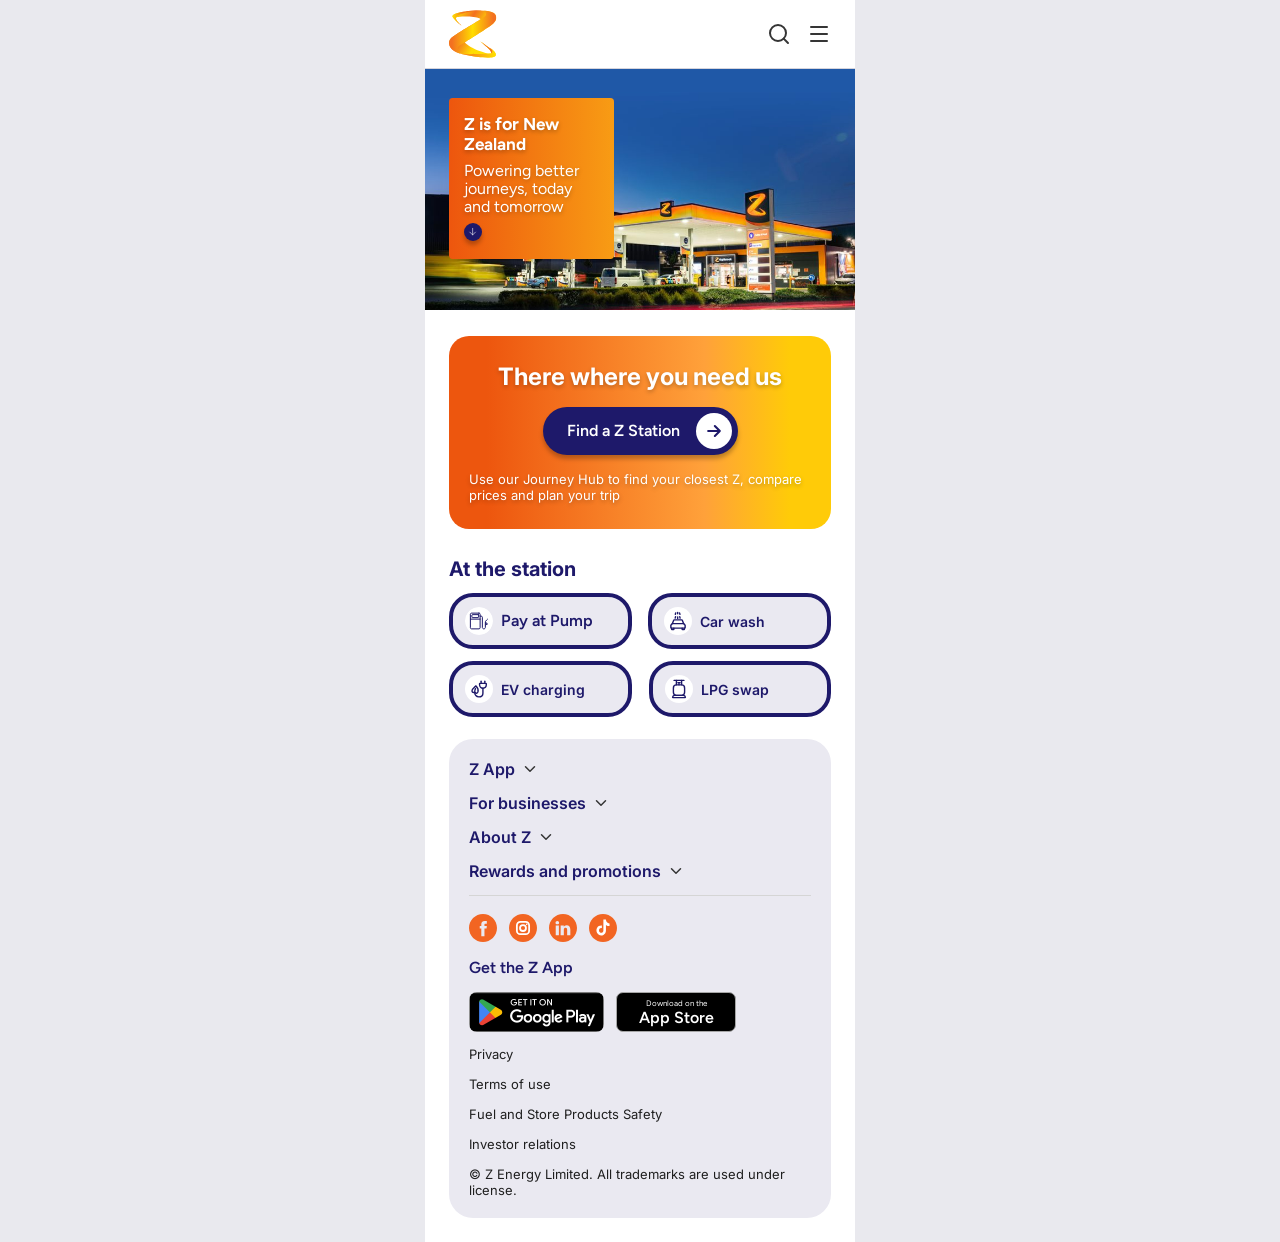
==== index.html @ ae9fb46d "Add mobile screens 01 (Entry) and 02 (Journey Hub) from Figma Co-Authored-By: Claude Opus 5.5 <norep" ====
<!DOCTYPE html>
<html lang="en">
<head>
  <meta charset="utf-8">
  <meta name="viewport" content="width=device-width, initial-scale=1, viewport-fit=cover">
  <meta name="theme-color" content="#ffffff">
  <title>Z Energy – Home (Mobile 01)</title>
  <link rel="preconnect" href="https://fonts.googleapis.com">
  <link rel="preconnect" href="https://fonts.gstatic.com" crossorigin>
  <link href="https://fonts.googleapis.com/css2?family=Figtree:wght@400;500;600;700&family=Inter:wght@400;600;700;800&display=swap" rel="stylesheet">
  <link rel="stylesheet" href="styles.css">
</head>
<body>
  <div class="page">

    <header class="nav">
      <a class="nav__logo" href="index.html" aria-label="Z home"><img src="assets/z-mark.svg" alt="Z"></a>
      <span class="nav__spacer"></span>
      <button class="nav__icon" type="button" aria-label="Search" data-toast="Search isn't part of this test"><img src="assets/search.svg" alt=""></button>
      <button class="nav__icon" type="button" aria-label="Menu" data-toast="Menu screen not built yet"><img src="assets/menu.svg" alt=""></button>
    </header>

    <main>
      <section class="hero-banner" aria-label="Z is for New Zealand">
        <div class="hero-card">
          <p class="hero-card__title">Z is <span class="for">for</span> New Zealand</p>
          <p class="hero-card__sub">Powering better journeys, today and tomorrow</p>
          <a class="hero-card__down" href="#find" aria-label="Scroll down"><img src="assets/hero-down.svg" alt=""></a>
        </div>
      </section>

      <section class="promo" id="find">
        <div class="promo__card">
          <h1 class="promo__title">There where you need us</h1>
          <a class="btn-arrow" href="journey-hub.html">
            Find a Z Station
            <span class="btn-arrow__circle"><img src="assets/btn-arrow.svg" alt=""></span>
          </a>
          <p class="promo__text">Use our Journey Hub to find your closest Z, compare prices and plan your trip</p>
        </div>
      </section>

      <section class="section section--station">
        <h2 class="section__title section__title--navy">At the station</h2>
        <div class="chip-row">
          <div class="svc-chip svc-chip--figtree"><img src="assets/svc-paypump.svg" alt="">Pay at Pump</div>
          <div class="svc-chip"><img src="assets/svc-carwash.svg" alt="">Car wash</div>
        </div>
        <div class="chip-row" style="gap:17px">
          <div class="svc-chip"><img src="assets/svc-ev.svg" alt="">EV charging</div>
          <div class="svc-chip"><img src="assets/svc-lpg.svg" alt="">LPG swap</div>
        </div>
      </section>
    </main>

    <footer class="footer" style="padding-top:16px">
      <div class="footer__card">
        <nav class="footer__menu" aria-label="Footer">
          <button type="button" aria-expanded="false">Z App <img src="assets/chevron-down.svg" alt=""></button>
          <button type="button" aria-expanded="false">For businesses <img src="assets/chevron-down.svg" alt=""></button>
          <button type="button" aria-expanded="false">About Z <img src="assets/chevron-down.svg" alt=""></button>
          <button type="button" aria-expanded="false">Rewards and promotions <img src="assets/chevron-down.svg" alt=""></button>
        </nav>
        <div class="footer__divider"></div>
        <div class="footer__social"><img src="assets/social.svg" alt="Facebook, Instagram, LinkedIn, TikTok"></div>
        <div>
          <p class="footer__app-title">Get the Z App</p>
          <div class="footer__badges">
            <span class="badge-gplay" role="img" aria-label="Get it on Google Play"></span>
            <span class="badge-appstore" aria-label="Download on the App Store"><small>Download on the</small><strong>App Store</strong></span>
          </div>
        </div>
        <div class="footer__links">
          <a href="#">Privacy</a>
          <a href="#">Terms of use</a>
          <a href="#">Fuel and Store Products Safety</a>
          <a href="#">Investor relations</a>
          <p>© Z Energy Limited. All trademarks are used under license.</p>
        </div>
      </div>
    </footer>
  </div>

  <div class="toast" role="status" aria-live="polite"></div>
  <script src="app.js"></script>
</body>
</html>
---- styles.css ----
/* Z mobile test — screens 01 (Entry) and 02 (Journey Hub), built from Figma "Mobile-test-1" */
:root {
  --z-navy: #1e196a;
  --z-orange: #f26522;
  --z-text: #353535;
  --z-text-strong: #1e1e1e;
  --z-muted: #6c6c6c;
  --z-border: #d5d4dc;
  --z-divider: #d5d5d5;
  --z-indigo-light: #eae9f1;
  --z-chip-border: #8a8a8a;
  --z-green: #00872f;
  --font-inter: "Inter", system-ui, -apple-system, "Segoe UI", sans-serif;
  --font-figtree: "Figtree", var(--font-inter);
}

*, *::before, *::after { box-sizing: border-box; }
html { -webkit-text-size-adjust: 100%; }
body {
  margin: 0;
  font-family: var(--font-inter);
  color: var(--z-text-strong);
  background: #e9e9ee;
}
img { display: block; }
a { color: inherit; text-decoration: none; }
button, input { font: inherit; color: inherit; }
button { background: none; border: 0; padding: 0; cursor: pointer; }
p, h1, h2 { margin: 0; }

/* Phone-width column; on a desktop it sits centred so the mobile layout is still what you see */
.page {
  max-width: 430px;
  margin: 0 auto;
  min-height: 100vh;
  background: #fff;
  overflow-x: hidden;
}
.page--tabs { padding-bottom: calc(96px + env(safe-area-inset-bottom)); }

/* ---------- Nav bar (shared) ---------- */
.nav {
  position: sticky; top: 0; z-index: 20;
  display: flex; align-items: center; gap: 16px;
  padding: 10px 24px;
  background: #fff;
  border-bottom: 1px solid var(--z-border);
}
.nav__logo img { width: 48.3px; height: 48px; }
.nav__spacer { flex: 1; }
.nav__icon { width: 24px; height: 24px; }

/* ---------- Screen 01: hero banner ---------- */
.hero-banner {
  position: relative;
  height: 241px;
  background: #2b2f48 url("assets/hero.jpg") center / cover no-repeat;
}
.hero-card {
  position: absolute; left: 24.43px; top: 29.31px;
  width: 164.893px;
  display: flex; flex-direction: column; gap: 7.33px; align-items: flex-start;
  padding: 17.1px 14.657px;
  border-radius: 3.664px;
  background: linear-gradient(to right, #ed560e, #f89c14);
  color: #fff;
  font-family: var(--font-figtree);
  text-shadow: 0 2px 4px rgba(0,0,0,.25);
}
.hero-card__title { font-weight: 700; font-size: 17.1px; line-height: 19.543px; }
.hero-card__title .for { font-size: 18px; }
.hero-card__sub { font-size: 16px; line-height: 18px; }
.hero-card__down {
  width: 18.321px; height: 18.321px; border-radius: 50%;
  background: var(--z-navy);
  box-shadow: 0 4px 4px rgba(0,0,0,.25);
  display: grid; place-items: center;
}
.hero-card__down img { width: 12.214px; height: 12.214px; }

/* ---------- Screen 01: "There where you need us" banner ---------- */
.promo { padding: 26px 24px 6px; }
.promo__card {
  display: flex; flex-direction: column; align-items: center; gap: 16px;
  padding: 26px 20px;
  border-radius: 20px;
  background: linear-gradient(90deg, #ed560e 9.86%, #ffa13a 66.88%, #ffcb08 89.19%);
  color: #fff;
  text-shadow: 0 2px 4px rgba(0,0,0,.25);
}
.promo__title { align-self: stretch; text-align: center; font-weight: 700; font-size: 24px; }
.promo__text { align-self: stretch; font-size: 13px; }
.btn-arrow {
  display: inline-flex; align-items: center; gap: 16px;
  padding: 6px 6px 6px 24px;
  border-radius: 999px;
  background: var(--z-navy);
  filter: drop-shadow(0 4px 2px rgba(0,0,0,.25));
  font-family: var(--font-figtree); font-weight: 600; font-size: 16px; line-height: 20px;
  color: #fff; text-shadow: none;
}
.btn-arrow__circle {
  width: 36px; height: 36px; border-radius: 50%;
  background: #fff; display: grid; place-items: center;
}
.btn-arrow__circle img { width: 20px; height: 20px; }
.btn-arrow:active { transform: translateY(1px); }

/* ---------- Sections ---------- */
.section { display: flex; flex-direction: column; gap: 12px; padding: 24px 24px 8px; }
.section--station { padding: 22px 24px 6px; }
.section--services { padding: 24px; }
.section__title { font-weight: 700; font-size: 20px; color: var(--z-text-strong); }
.section__title--navy { color: var(--z-navy); }
.section__hint { font-size: 14px; color: var(--z-text); }

/* ---------- Service chips (shared) ---------- */
.chip-row { display: flex; gap: 16px; }
.chip-row--wide { gap: 18px; }
.svc-chip {
  flex: 1 1 0; min-width: 0;
  display: flex; align-items: center; gap: 8px;
  padding: 10px 12px;
  border: 4px solid var(--z-navy);
  border-radius: 24px;
  background: var(--z-indigo-light);
  font-weight: 600; font-size: 14px; color: var(--z-navy);
  white-space: nowrap; text-align: left;
}
.svc-chip img { width: 28px; height: 28px; flex: none; }
.svc-chip--figtree { font-family: var(--font-figtree); font-size: 16px; line-height: 24px; }
.svc-chip.is-on { background: var(--z-navy); color: #fff; }

/* ---------- Footer (shared) ---------- */
.footer { padding: 8px 24px 24px; }
.footer__card {
  display: flex; flex-direction: column; gap: 14px;
  padding: 20px;
  border-radius: 24px;
  background: var(--z-indigo-light);
}
.footer__menu { display: flex; flex-direction: column; gap: 14px; }
.footer__menu button {
  display: inline-flex; align-items: center; gap: 6px;
  font-weight: 600; font-size: 16px; color: var(--z-navy);
}
.footer__menu img { width: 18px; height: 18px; transition: transform .2s; }
.footer__menu button[aria-expanded="true"] img { transform: rotate(180deg); }
.footer__divider { height: 1px; background: var(--z-divider); }
.footer__social { padding-top: 4px; }
.footer__social img { width: 148px; height: 32px; margin-top: -4px; }
.footer__app-title { font-family: var(--font-figtree); font-weight: 600; font-size: 16px; line-height: 24px; color: var(--z-navy); }
.footer__badges { display: flex; gap: 12px; align-items: center; margin-top: 12px; }
.badge-gplay {
  width: 135.333px; height: 40px; border-radius: 8px;
  background: #000 url("assets/google-play.png") center / cover no-repeat;
}
.badge-appstore {
  width: 120px; height: 40px; border-radius: 7px;
  border: 1px solid #a6a6a6; background: #000; color: #fff;
  display: flex; flex-direction: column; align-items: center; justify-content: center;
  font-family: var(--font-figtree); line-height: normal;
}
.badge-appstore small { font-size: 8px; }
.badge-appstore strong { font-size: 16px; font-weight: 600; }
.footer__links { display: flex; flex-direction: column; gap: 14px; font-size: 13px; color: #1f1f1f; }

/* ---------- Screen 02: breadcrumb ---------- */
.crumb { display: flex; align-items: center; gap: 6px; padding: 10px 24px; font-size: 13px; color: var(--z-muted); }
.crumb img { width: 16px; height: 16px; }
.crumb strong { font-weight: 600; color: var(--z-text-strong); }

/* ---------- Screen 02: hero ---------- */
.hub-hero {
  position: relative;
  height: 267px;
  background-color: #f2f2f2;
  background: #1d2630 url("assets/station-night.jpg") center / cover no-repeat;
  color: #fff;
}
.hub-hero__title { position: absolute; left: 24px; top: 11px; font-weight: 800; font-size: 28px; white-space: nowrap; }
.hub-hero__sub { position: absolute; left: 24px; top: 57px; width: 132px; font-weight: 700; font-size: 15px; }
.btn-locate {
  position: absolute; left: 24px; top: 144px;
  display: inline-flex; align-items: center; gap: 8px;
  padding: 10px 14px; border-radius: 24px;
  background: var(--z-orange);
  font-weight: 700; font-size: 19px; color: #fff;
}
.btn-locate img { width: 20px; height: 20px; }
.searchbar {
  position: absolute; left: 24px; right: 24px; top: 199px;
  height: 48px;
  display: flex; align-items: center; gap: 8px;
  padding: 0 12px;
  border: 1.5px solid var(--z-chip-border); border-radius: 24px;
  background: #fff;
}
.searchbar img { width: 20px; height: 20px; flex: none; }
.searchbar input {
  flex: 1; min-width: 0; border: 0; outline: 0; background: transparent;
  font-size: 15px; color: var(--z-text-strong);
}
.searchbar input::placeholder { color: var(--z-muted); }
.searchbar:focus-within { border-color: var(--z-navy); }

/* ---------- Screen 02: nav cards ---------- */
.nav-card {
  display: flex; align-items: center; gap: 12px;
  padding: 16px;
  border: 4px solid var(--z-navy); border-radius: 24px;
  background: var(--z-indigo-light);
}
.nav-card__icon { padding: 8px; border-radius: 20px; background: #fff; flex: none; }
.nav-card__icon img { width: 24px; height: 24px; }
.nav-card__text { flex: 1; min-width: 0; display: flex; flex-direction: column; gap: 2px; }
.nav-card__title { font-weight: 600; font-size: 16px; color: var(--z-text-strong); }
.nav-card__sub { font-size: 13px; color: var(--z-muted); }
.nav-card__chev { width: 24px; height: 24px; flex: none; }

/* ---------- Screen 02: filters ---------- */
.pills { display: flex; gap: 8px; align-items: center; flex-wrap: wrap; }
.pills__label { font-weight: 600; font-size: 13px; color: var(--z-text); }
.pill {
  padding: 8px 14px; border-radius: 20px;
  border: 1.5px solid var(--z-chip-border); background: #fff;
  font-weight: 600; font-size: 14px; color: var(--z-text-strong);
}
.pill--sm { padding: 6px 12px; font-size: 13px; }
.pill[aria-pressed="true"] { background: var(--z-orange); border-color: var(--z-text-strong); color: #fff; font-weight: 700; }

/* ---------- Screen 02: map ---------- */
.map {
  position: relative;
  height: 238px;
  border: 1px solid var(--z-muted); border-radius: 20px;
  overflow: hidden;
  background: #f8f8f8 url("assets/map-tiles.jpg") left top / max(100%, 392.5px) auto no-repeat;
}
.map > * { position: absolute; }
.map__acc { left: 168px; top: 118px; width: 64px; height: 64px; }
.map__dot { left: 185px; top: 137px; width: 30px; height: 30px; }
.map__here {
  left: 158.5px; top: 164px;
  padding: 3px 8px; border-radius: 10px; background: #fff;
  box-shadow: 0 2px 6px rgba(0,0,0,.22);
  font-weight: 600; font-size: 11px; color: #1a73e8;
}
.map-pin {
  height: 44px; display: flex; align-items: center; gap: 6px;
  padding: 0 14px 0 12px; border-radius: 22px;
  background: #fff; border: 1px solid var(--z-border);
  box-shadow: 0 2px 6px rgba(0,0,0,.22);
  font-weight: 700; font-size: 15px; color: var(--z-navy);
}
.map-pin img { width: 16px; height: 16px; }
.map-pin--cheap { background: var(--z-green); border: 0; box-shadow: none; filter: drop-shadow(0 2px 3px rgba(0,0,0,.22)); color: #fff; }
.map-pin--cheap small { font-weight: 600; font-size: 11px; }
.map-pin.is-active { outline: 3px solid var(--z-navy); outline-offset: 1px; }
.map__locate {
  left: 287px; top: 10px; width: 44px; height: 44px; border-radius: 22px;
  background: #fff; border: .981px solid rgba(0,0,0,.2);
  box-shadow: 0 2px 6px rgba(0,0,0,.22);
  display: grid; place-items: center;
}
.map__locate img { width: 19.625px; height: 19.625px; }
.map__attr {
  right: 0; bottom: 0;
  padding: .981px 2.944px; background: rgba(255,255,255,.8);
  font-family: var(--font-figtree); font-weight: 500; font-size: 5.4px; line-height: 7.85px; color: var(--z-text);
}

/* ---------- Screen 02: price list ---------- */
.prices { display: flex; flex-direction: column; }
.price-row {
  display: flex; align-items: center; gap: 12px;
  padding: 12px 0; border-bottom: 1px solid var(--z-divider);
}
.price-row__text { flex: 1; display: flex; flex-direction: column; gap: 2px; }
.price-row__name { font-weight: 600; font-size: 15px; color: var(--z-navy); }
.price-row__meta { font-size: 13px; color: var(--z-text); }
.price-row__price { font-weight: 700; font-size: 18px; color: var(--z-text-strong); }
.prices__note { font-size: 13px; color: var(--z-text); }
.see-all { display: inline-flex; align-items: center; gap: 4px; padding-top: 4px; font-weight: 600; font-size: 15px; color: var(--z-text-strong); }
.see-all img { width: 18px; height: 18px; }

/* ---------- Screen 02: bottom tab bar ---------- */
.tabbar {
  position: fixed; bottom: 0; left: 50%; transform: translateX(-50%);
  width: 100%; max-width: 430px; z-index: 30;
  display: flex;
  height: calc(80px + env(safe-area-inset-bottom));
  padding: 8px 0 calc(20px + env(safe-area-inset-bottom));
  background: #fff; border-top: 1px solid var(--z-divider);
}
.tab {
  flex: 1; display: flex; flex-direction: column; align-items: center; justify-content: center; gap: 4px;
  font-weight: 600; font-size: 12px; color: #565656;
}
.tab img { width: 24px; height: 24px; }
.tab[aria-current="page"] { color: var(--z-navy); }

/* Toast used for prototype-only taps */
.toast {
  position: fixed; left: 50%; bottom: calc(100px + env(safe-area-inset-bottom)); transform: translateX(-50%);
  z-index: 50; max-width: 340px;
  padding: 10px 16px; border-radius: 12px;
  background: var(--z-navy); color: #fff; font-size: 14px;
  opacity: 0; pointer-events: none; transition: opacity .2s;
}
.toast.is-shown { opacity: 1; }

:focus-visible { outline: 3px solid var(--z-orange); outline-offset: 2px; }
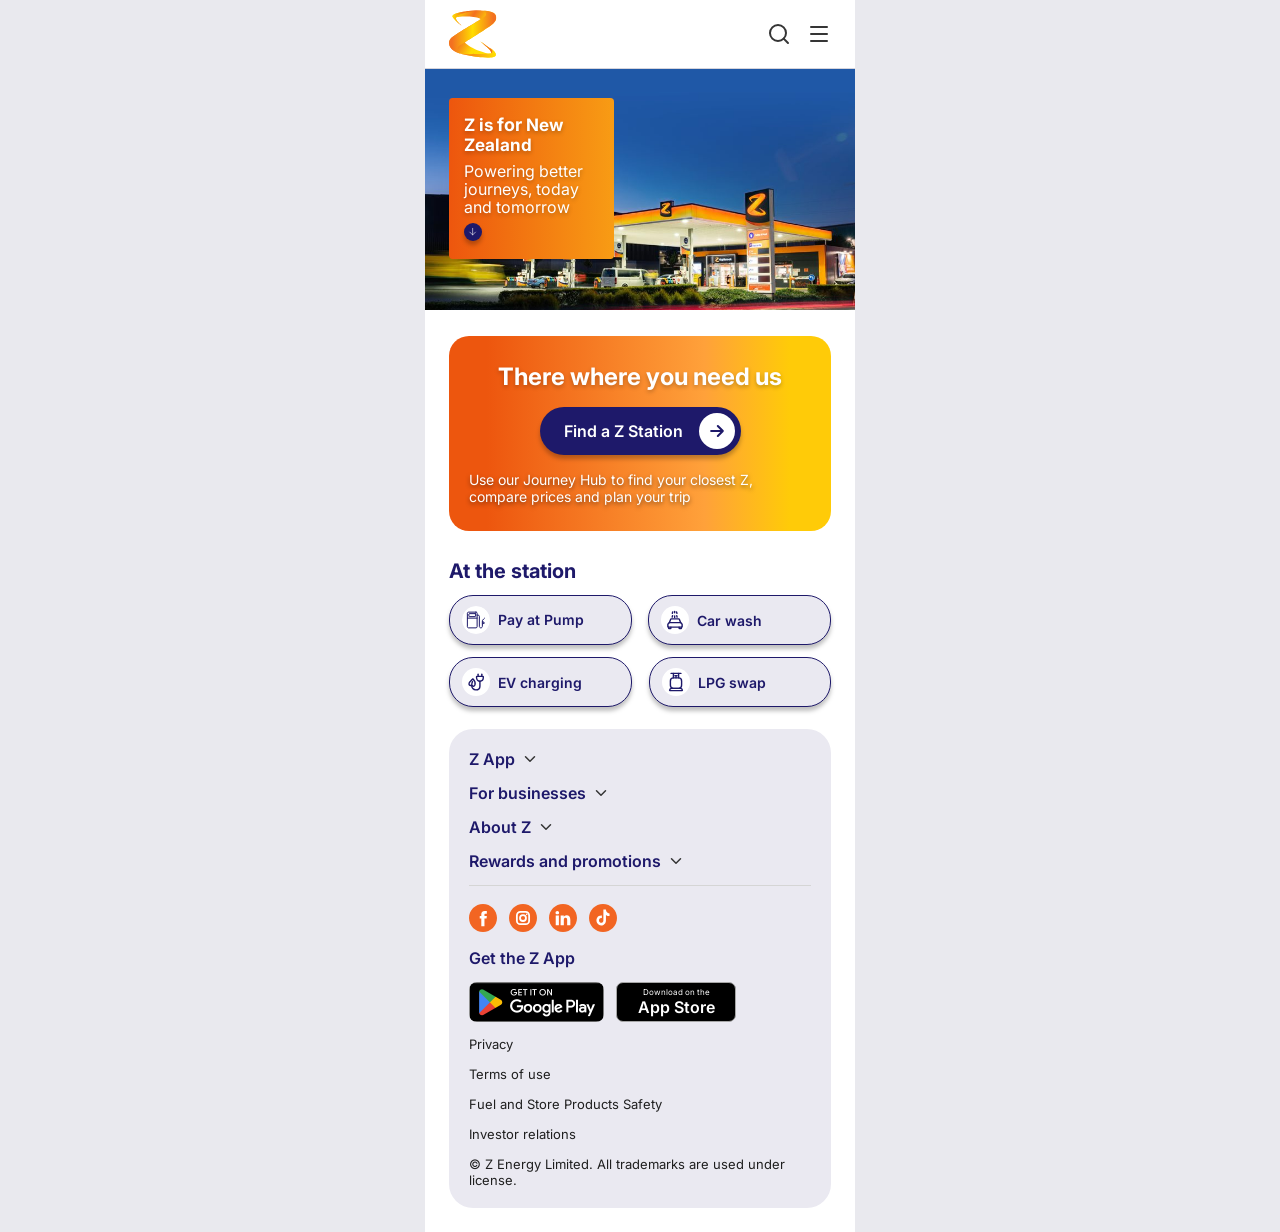
==== commit 2b9912fb: "Update screens 01 and 02 to final Figma designs Inter throughout, 1.5px chip/card borders with drop " ====
--- a/index.html
+++ b/index.html
@@ -7,7 +7,7 @@
   <title>Z Energy – Home (Mobile 01)</title>
   <link rel="preconnect" href="https://fonts.googleapis.com">
   <link rel="preconnect" href="https://fonts.gstatic.com" crossorigin>
-  <link href="https://fonts.googleapis.com/css2?family=Figtree:wght@400;500;600;700&family=Inter:wght@400;600;700;800&display=swap" rel="stylesheet">
+  <link href="https://fonts.googleapis.com/css2?family=Inter:wght@400;500;600;700;800&display=swap" rel="stylesheet">
   <link rel="stylesheet" href="styles.css">
 </head>
 <body>
@@ -43,7 +43,7 @@
       <section class="section section--station">
         <h2 class="section__title section__title--navy">At the station</h2>
         <div class="chip-row">
-          <div class="svc-chip svc-chip--figtree"><img src="assets/svc-paypump.svg" alt="">Pay at Pump</div>
+          <div class="svc-chip svc-chip--tall"><img src="assets/svc-paypump.svg" alt="">Pay at Pump</div>
           <div class="svc-chip"><img src="assets/svc-carwash.svg" alt="">Car wash</div>
         </div>
         <div class="chip-row" style="gap:17px">
@@ -62,7 +62,7 @@
           <button type="button" aria-expanded="false">Rewards and promotions <img src="assets/chevron-down.svg" alt=""></button>
         </nav>
         <div class="footer__divider"></div>
-        <div class="footer__social"><img src="assets/social.svg" alt="Facebook, Instagram, LinkedIn, TikTok"></div>
+        <div class="footer__social"><img src="assets/social-facebook.svg" alt="Facebook"><img src="assets/social-instagram.svg" alt="Instagram"><img src="assets/social-linkedin.svg" alt="LinkedIn"><img src="assets/social-tiktok.svg" alt="TikTok"></div>
         <div>
           <p class="footer__app-title">Get the Z App</p>
           <div class="footer__badges">
--- a/styles.css
+++ b/styles.css
@@ -11,7 +11,6 @@
   --z-chip-border: #8a8a8a;
   --z-green: #00872f;
   --font-inter: "Inter", system-ui, -apple-system, "Segoe UI", sans-serif;
-  --font-figtree: "Figtree", var(--font-inter);
 }
 
 *, *::before, *::after { box-sizing: border-box; }
@@ -64,7 +63,6 @@
   border-radius: 3.664px;
   background: linear-gradient(to right, #ed560e, #f89c14);
   color: #fff;
-  font-family: var(--font-figtree);
   text-shadow: 0 2px 4px rgba(0,0,0,.25);
 }
 .hero-card__title { font-weight: 700; font-size: 17.1px; line-height: 19.543px; }
@@ -89,14 +87,14 @@
   text-shadow: 0 2px 4px rgba(0,0,0,.25);
 }
 .promo__title { align-self: stretch; text-align: center; font-weight: 700; font-size: 24px; }
-.promo__text { align-self: stretch; font-size: 13px; }
+.promo__text { align-self: stretch; font-size: 14px; text-shadow: 0 2px 4px rgba(0,0,0,.5); }
 .btn-arrow {
   display: inline-flex; align-items: center; gap: 16px;
   padding: 6px 6px 6px 24px;
   border-radius: 999px;
   background: var(--z-navy);
   filter: drop-shadow(0 4px 2px rgba(0,0,0,.25));
-  font-family: var(--font-figtree); font-weight: 600; font-size: 16px; line-height: 20px;
+  font-weight: 600; font-size: 16px; line-height: 20px;
   color: #fff; text-shadow: none;
 }
 .btn-arrow__circle {
@@ -121,14 +119,15 @@
   flex: 1 1 0; min-width: 0;
   display: flex; align-items: center; gap: 8px;
   padding: 10px 12px;
-  border: 4px solid var(--z-navy);
+  border: 1.5px solid var(--z-navy);
   border-radius: 24px;
   background: var(--z-indigo-light);
+  filter: drop-shadow(0 4px 2px rgba(0,0,0,.25));
   font-weight: 600; font-size: 14px; color: var(--z-navy);
   white-space: nowrap; text-align: left;
 }
 .svc-chip img { width: 28px; height: 28px; flex: none; }
-.svc-chip--figtree { font-family: var(--font-figtree); font-size: 16px; line-height: 24px; }
+.svc-chip--tall { line-height: 24px; }
 .svc-chip.is-on { background: var(--z-navy); color: #fff; }
 
 /* ---------- Footer (shared) ---------- */
@@ -147,9 +146,9 @@
 .footer__menu img { width: 18px; height: 18px; transition: transform .2s; }
 .footer__menu button[aria-expanded="true"] img { transform: rotate(180deg); }
 .footer__divider { height: 1px; background: var(--z-divider); }
-.footer__social { padding-top: 4px; }
-.footer__social img { width: 148px; height: 32px; margin-top: -4px; }
-.footer__app-title { font-family: var(--font-figtree); font-weight: 600; font-size: 16px; line-height: 24px; color: var(--z-navy); }
+.footer__social { display: flex; gap: 12px; padding-top: 4px; }
+.footer__social img { width: 28px; height: 28px; }
+.footer__app-title { font-weight: 600; font-size: 16px; line-height: 24px; color: var(--z-navy); }
 .footer__badges { display: flex; gap: 12px; align-items: center; margin-top: 12px; }
 .badge-gplay {
   width: 135.333px; height: 40px; border-radius: 8px;
@@ -159,7 +158,7 @@
   width: 120px; height: 40px; border-radius: 7px;
   border: 1px solid #a6a6a6; background: #000; color: #fff;
   display: flex; flex-direction: column; align-items: center; justify-content: center;
-  font-family: var(--font-figtree); line-height: normal;
+  line-height: normal;
 }
 .badge-appstore small { font-size: 8px; }
 .badge-appstore strong { font-size: 16px; font-weight: 600; }
@@ -168,7 +167,7 @@
 /* ---------- Screen 02: breadcrumb ---------- */
 .crumb { display: flex; align-items: center; gap: 6px; padding: 10px 24px; font-size: 13px; color: var(--z-muted); }
 .crumb img { width: 16px; height: 16px; }
-.crumb strong { font-weight: 600; color: var(--z-text-strong); }
+.crumb strong { font-weight: 600; color: var(--z-navy); }
 
 /* ---------- Screen 02: hero ---------- */
 .hub-hero {
@@ -208,8 +207,9 @@
 .nav-card {
   display: flex; align-items: center; gap: 12px;
   padding: 16px;
-  border: 4px solid var(--z-navy); border-radius: 24px;
+  border: 1.5px solid var(--z-navy); border-radius: 24px;
   background: var(--z-indigo-light);
+  filter: drop-shadow(0 4px 2px rgba(0,0,0,.25));
 }
 .nav-card__icon { padding: 8px; border-radius: 20px; background: #fff; flex: none; }
 .nav-card__icon img { width: 24px; height: 24px; }
@@ -247,7 +247,7 @@
   font-weight: 600; font-size: 11px; color: #1a73e8;
 }
 .map-pin {
-  height: 44px; display: flex; align-items: center; gap: 6px;
+  height: 44px; display: flex; align-items: center; justify-content: center; gap: 6px;
   padding: 0 14px 0 12px; border-radius: 22px;
   background: #fff; border: 1px solid var(--z-border);
   box-shadow: 0 2px 6px rgba(0,0,0,.22);
@@ -267,7 +267,7 @@
 .map__attr {
   right: 0; bottom: 0;
   padding: .981px 2.944px; background: rgba(255,255,255,.8);
-  font-family: var(--font-figtree); font-weight: 500; font-size: 5.4px; line-height: 7.85px; color: var(--z-text);
+  font-weight: 500; font-size: 5.4px; line-height: 7.85px; color: var(--z-text);
 }
 
 /* ---------- Screen 02: price list ---------- */
@@ -288,14 +288,14 @@
 .tabbar {
   position: fixed; bottom: 0; left: 50%; transform: translateX(-50%);
   width: 100%; max-width: 430px; z-index: 30;
-  display: flex;
+  display: flex; gap: 10px;
   height: calc(80px + env(safe-area-inset-bottom));
   padding: 8px 0 calc(20px + env(safe-area-inset-bottom));
   background: #fff; border-top: 1px solid var(--z-divider);
 }
 .tab {
   flex: 1; display: flex; flex-direction: column; align-items: center; justify-content: center; gap: 4px;
-  font-weight: 600; font-size: 12px; color: #565656;
+  font-weight: 600; font-size: 12px; color: var(--z-chip-border);
 }
 .tab img { width: 24px; height: 24px; }
 .tab[aria-current="page"] { color: var(--z-navy); }
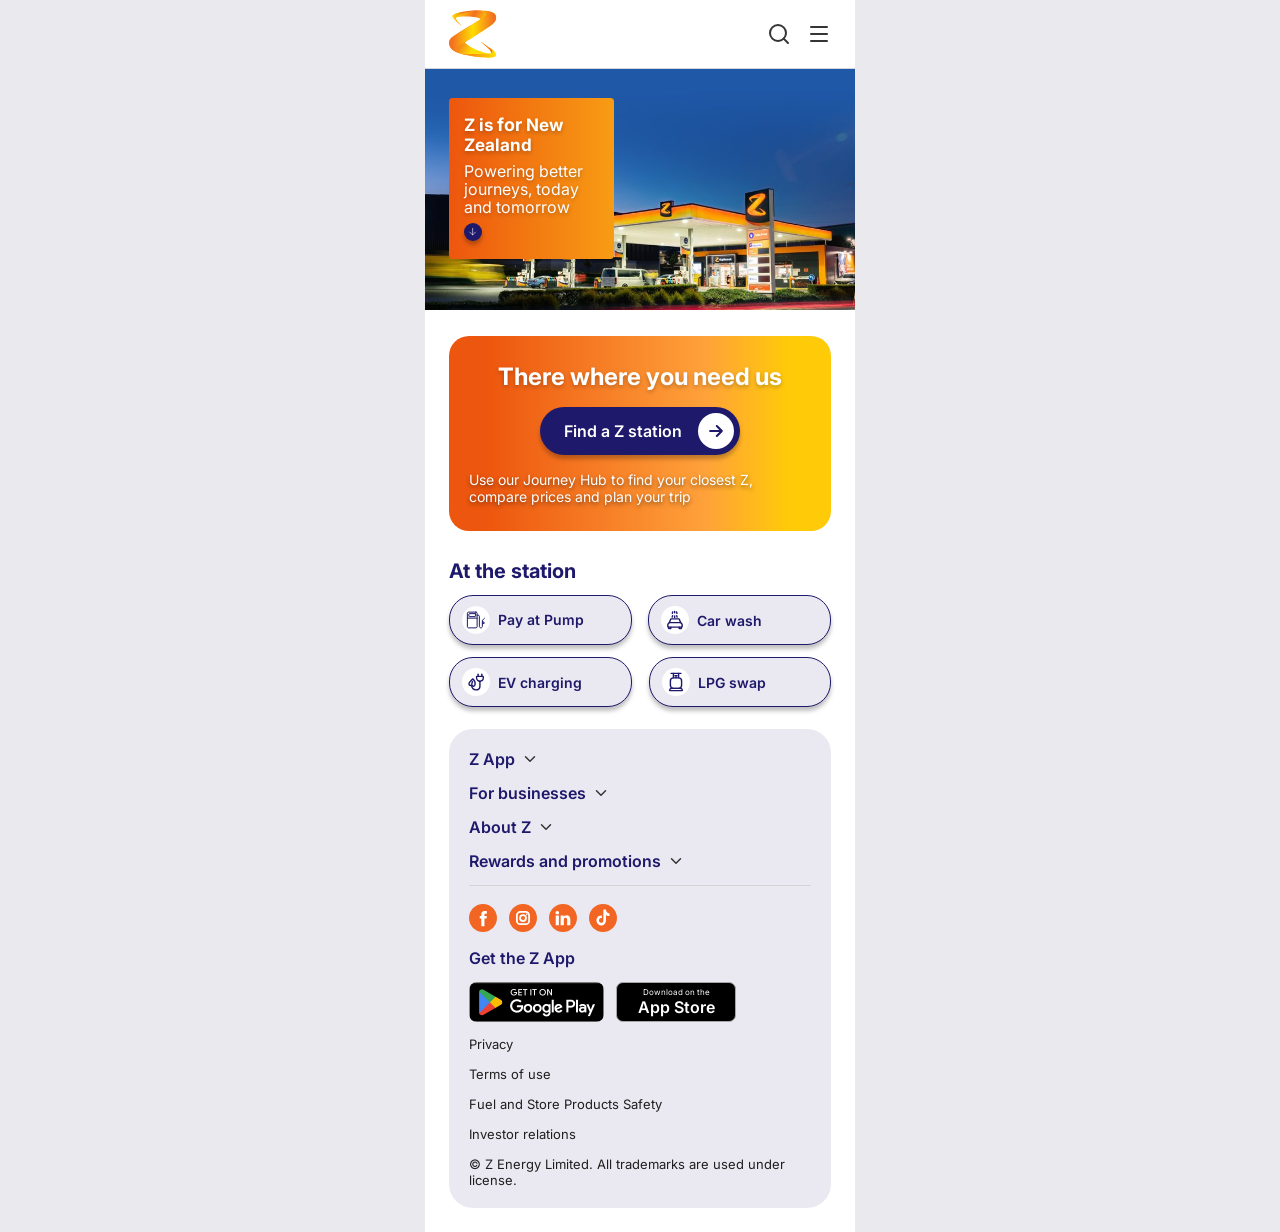
==== commit 6e469a58: "Match latest Figma: navy filter pills, hero type weights, pin and label tweaks Co-Authored-By: Claud" ====
--- a/index.html
+++ b/index.html
@@ -33,7 +33,7 @@
         <div class="promo__card">
           <h1 class="promo__title">There where you need us</h1>
           <a class="btn-arrow" href="journey-hub.html">
-            Find a Z Station
+            Find a Z station
             <span class="btn-arrow__circle"><img src="assets/btn-arrow.svg" alt=""></span>
           </a>
           <p class="promo__text">Use our Journey Hub to find your closest Z, compare prices and plan your trip</p>
--- a/styles.css
+++ b/styles.css
@@ -177,8 +177,8 @@
   background: #1d2630 url("assets/station-night.jpg") center / cover no-repeat;
   color: #fff;
 }
-.hub-hero__title { position: absolute; left: 24px; top: 11px; font-weight: 800; font-size: 28px; white-space: nowrap; }
-.hub-hero__sub { position: absolute; left: 24px; top: 57px; width: 132px; font-weight: 700; font-size: 15px; }
+.hub-hero__title { position: absolute; left: 24px; top: 11px; font-weight: 700; font-size: 28px; white-space: nowrap; }
+.hub-hero__sub { position: absolute; left: 24px; top: 57px; width: 132px; font-weight: 400; font-size: 15px; }
 .btn-locate {
   position: absolute; left: 24px; top: 144px;
   display: inline-flex; align-items: center; gap: 8px;
@@ -227,7 +227,7 @@
   font-weight: 600; font-size: 14px; color: var(--z-text-strong);
 }
 .pill--sm { padding: 6px 12px; font-size: 13px; }
-.pill[aria-pressed="true"] { background: var(--z-orange); border-color: var(--z-text-strong); color: #fff; font-weight: 700; }
+.pill[aria-pressed="true"] { background: var(--z-navy); border-color: var(--z-text-strong); color: #fff; font-weight: 700; }
 
 /* ---------- Screen 02: map ---------- */
 .map {
@@ -288,7 +288,7 @@
 .tabbar {
   position: fixed; bottom: 0; left: 50%; transform: translateX(-50%);
   width: 100%; max-width: 430px; z-index: 30;
-  display: flex; gap: 10px;
+  display: flex;
   height: calc(80px + env(safe-area-inset-bottom));
   padding: 8px 0 calc(20px + env(safe-area-inset-bottom));
   background: #fff; border-top: 1px solid var(--z-divider);
@@ -311,3 +311,28 @@
 .toast.is-shown { opacity: 1; }
 
 :focus-visible { outline: 3px solid var(--z-orange); outline-offset: 2px; }
+
+/* ---------- Hamburger menu (Figma: Mobile menu) ---------- */
+.menu {
+  position: fixed; left: 50%; transform: translateX(-50%);
+  top: var(--menu-top, 69px); bottom: 0;
+  width: 100%; max-width: 430px; z-index: 40;
+  background: #fff;
+  overflow-y: auto; overscroll-behavior: contain;
+  padding-bottom: env(safe-area-inset-bottom);
+}
+.menu[hidden] { display: none; }
+.menu__label { padding: 20px 24px 6px; font-weight: 600; font-size: 13px; color: var(--z-text); }
+.menu__item {
+  display: flex; align-items: center; width: 100%;
+  padding: 16px 24px;
+  border-bottom: 1px solid var(--z-divider);
+  text-align: left;
+}
+.menu__text { flex: 1; min-width: 0; display: flex; flex-direction: column; gap: 2px; }
+.menu__title { font-weight: 700; font-size: 18px; color: var(--z-navy); }
+.menu__sub { font-size: 13px; color: var(--z-text); }
+.menu__item--more .menu__title { font-weight: 600; color: var(--z-text); }
+.menu__item img { width: 20px; height: 20px; flex: none; }
+body.menu-open { overflow: hidden; }
+body.menu-open .tabbar { display: none; }
